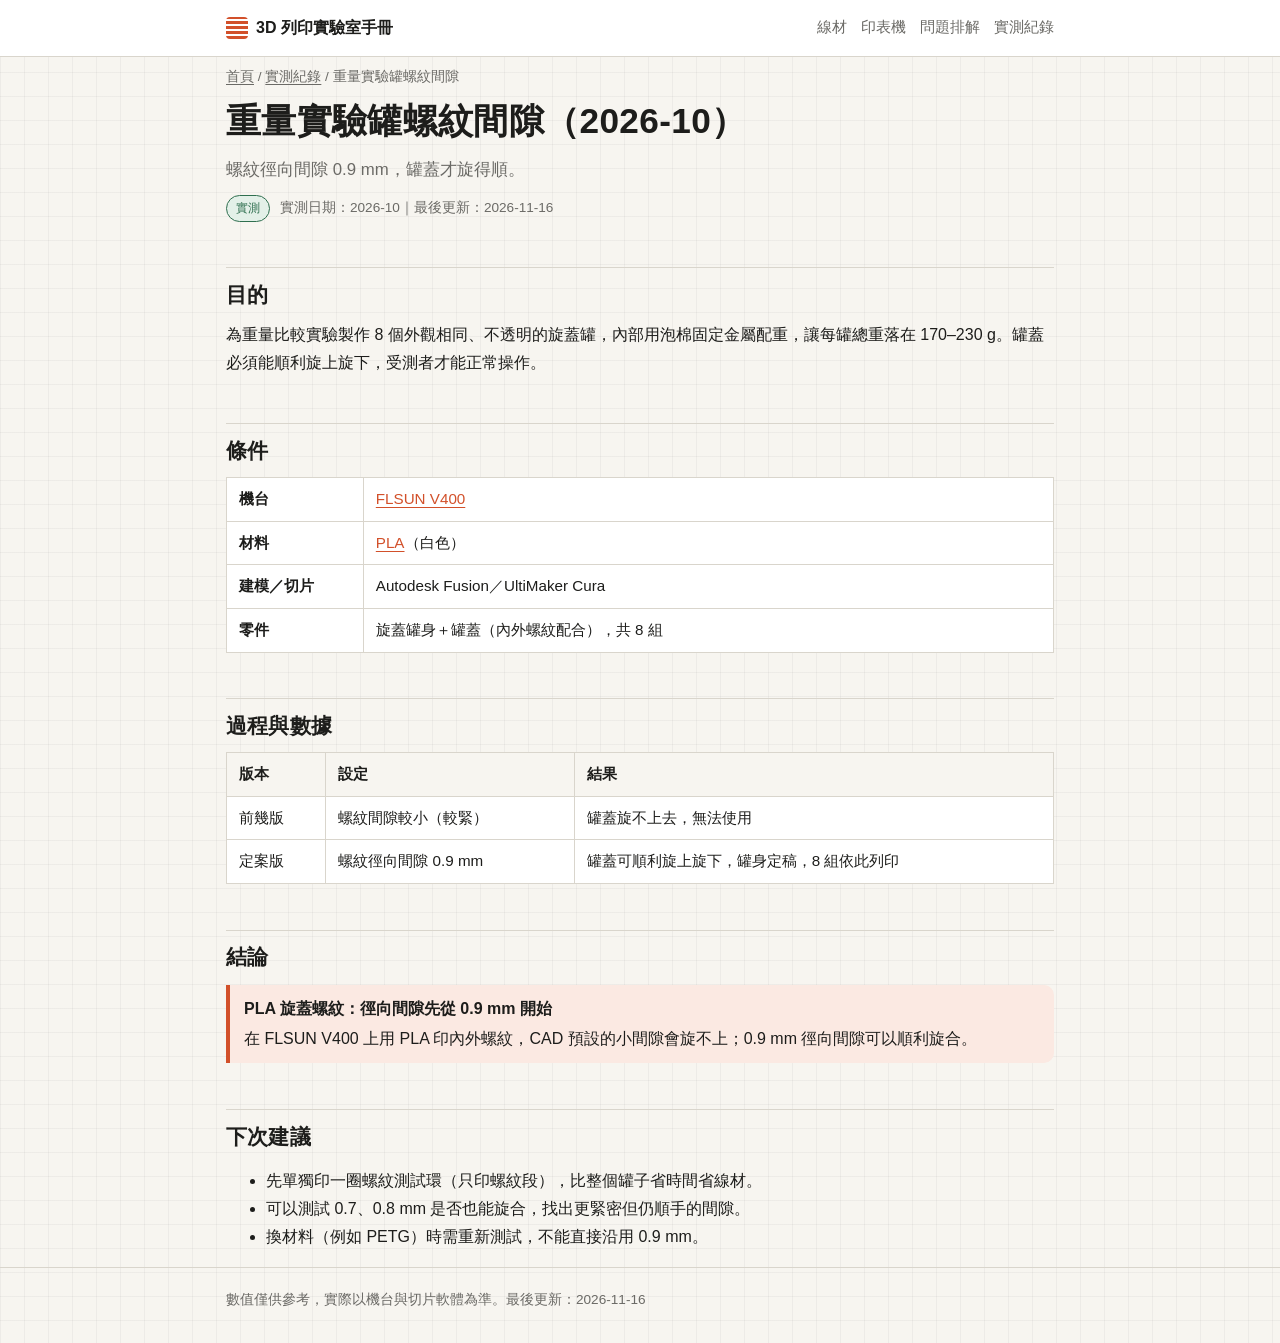
==== pages/logs/2026-10-weight-jar-thread.html @ 920bc6fe "建立 3D 列印實驗室手冊：CLAUDE.md 規則、範本、首頁與 7 個初始頁面" ====
<!doctype html>
<html lang="zh-Hant">
<head>
  <meta charset="utf-8">
  <meta name="viewport" content="width=device-width, initial-scale=1">
  <title>重量實驗罐螺紋間隙（2026-10）｜3D 列印實驗室手冊</title>
  <meta name="description" content="PLA 旋蓋螺紋太緊旋不上，徑向間隙 0.9 mm 才順">
  <link rel="stylesheet" href="../../assets/style.css">
</head>
<body>
  <header class="site-header">
    <div class="wrap">
      <a class="brand" href="../../index.html"><span class="brand-mark"></span>3D 列印實驗室手冊</a>
      <nav class="site-nav">
        <a href="../../index.html#materials">線材</a>
        <a href="../../index.html#printers">印表機</a>
        <a href="../../index.html#troubleshooting">問題排解</a>
        <a href="../../index.html#logs">實測紀錄</a>
      </nav>
    </div>
  </header>

  <main class="wrap">
    <p class="breadcrumb"><a href="../../index.html">首頁</a> / <a href="../../index.html#logs">實測紀錄</a> / 重量實驗罐螺紋間隙</p>
    <h1>重量實驗罐螺紋間隙（2026-10）</h1>
    <p class="lead">螺紋徑向間隙 0.9 mm，罐蓋才旋得順。</p>
    <p class="meta-line"><span class="badge tested">實測</span>實測日期：2026-10｜最後更新：2026-11-16</p>

    <!-- 必備區塊 1：目的 -->
    <h2>目的</h2>
    <p>為重量比較實驗製作 8 個外觀相同、不透明的旋蓋罐，內部用泡棉固定金屬配重，讓每罐總重落在 170–230 g。罐蓋必須能順利旋上旋下，受測者才能正常操作。</p>

    <!-- 必備區塊 2：條件 -->
    <h2>條件</h2>
    <div class="table-wrap">
      <table class="quick">
        <tr><td>機台</td><td><a href="../printers/flsun-v400.html">FLSUN V400</a></td></tr>
        <tr><td>材料</td><td><a href="../materials/pla.html">PLA</a>（白色）</td></tr>
        <tr><td>建模／切片</td><td>Autodesk Fusion／UltiMaker Cura</td></tr>
        <tr><td>零件</td><td>旋蓋罐身＋罐蓋（內外螺紋配合），共 8 組</td></tr>
      </table>
    </div>

    <!-- 必備區塊 3：過程與數據（失敗的嘗試也要寫） -->
    <h2>過程與數據</h2>
    <div class="table-wrap">
      <table>
        <tr><th>版本</th><th>設定</th><th>結果</th></tr>
        <tr><td>前幾版</td><td>螺紋間隙較小（較緊）</td><td>罐蓋旋不上去，無法使用</td></tr>
        <tr><td>定案版</td><td>螺紋徑向間隙 0.9 mm</td><td>罐蓋可順利旋上旋下，罐身定稿，8 組依此列印</td></tr>
      </table>
    </div>

    <!-- 必備區塊 4：結論 -->
    <h2>結論</h2>
    <div class="callout"><strong>PLA 旋蓋螺紋：徑向間隙先從 0.9 mm 開始</strong>在 FLSUN V400 上用 PLA 印內外螺紋，CAD 預設的小間隙會旋不上；0.9 mm 徑向間隙可以順利旋合。</div>

    <!-- 必備區塊 5：下次建議 -->
    <h2>下次建議</h2>
    <ul>
      <li>先單獨印一圈螺紋測試環（只印螺紋段），比整個罐子省時間省線材。</li>
      <li>可以測試 0.7、0.8 mm 是否也能旋合，找出更緊密但仍順手的間隙。</li>
      <li>換材料（例如 PETG）時需重新測試，不能直接沿用 0.9 mm。</li>
    </ul>
  </main>

  <footer class="site-footer">
    <div class="wrap">數值僅供參考，實際以機台與切片軟體為準。最後更新：2026-11-16</div>
  </footer>
</body>
</html>
---- assets/style.css ----
/* =========================================================
   3D 列印實驗室手冊｜全站唯一樣式表
   新樣式請加在對應區段，並寫一行註解說明用途（見 CLAUDE.md 第 9 節）
   ========================================================= */

/* ---------- 1. 色彩與字體 ---------- */
:root {
  --paper: #f7f5f0;
  --card: #ffffff;
  --ink: #1d1d1b;
  --muted: #6b6a66;
  --line: #d9d5cc;
  --accent: #d2502a;        /* 熱噴頭橘：連結、重點 */
  --accent-soft: #fbe9e2;
  --ok: #2f6f4f;
  --ok-soft: #e3f0e8;
  --warn: #9a5b00;
  --warn-soft: #fdf1dc;
  --grid: rgba(29, 29, 27, 0.045);
  --radius: 10px;
  --mono: "JetBrains Mono", "Consolas", monospace;
  --sans: "Noto Sans TC", "PingFang TC", "Microsoft JhengHei", sans-serif;
}
@media (prefers-color-scheme: dark) {
  :root {
    --paper: #171716;
    --card: #20201e;
    --ink: #ecebe6;
    --muted: #a3a29c;
    --line: #3a3935;
    --accent: #f07a52;
    --accent-soft: #3a241c;
    --ok: #7fc39d;
    --ok-soft: #1d2f25;
    --warn: #e6b45c;
    --warn-soft: #33281a;
    --grid: rgba(236, 235, 230, 0.05);
  }
}

/* ---------- 2. 基本排版 ---------- */
* { box-sizing: border-box; }
html { -webkit-text-size-adjust: 100%; }
body {
  margin: 0;
  font-family: var(--sans);
  font-size: 16px;
  line-height: 1.75;
  color: var(--ink);
  background-color: var(--paper);
  /* 方格紙背景，呼應列印平台 */
  background-image:
    linear-gradient(var(--grid) 1px, transparent 1px),
    linear-gradient(90deg, var(--grid) 1px, transparent 1px);
  background-size: 24px 24px;
}
a { color: var(--accent); text-underline-offset: 3px; }
a:hover { text-decoration-thickness: 2px; }
h1, h2, h3 { line-height: 1.35; letter-spacing: 0.01em; }
h1 { font-size: clamp(1.6rem, 4vw, 2.2rem); margin: 0.2em 0 0.3em; }
h2 { font-size: 1.3rem; margin: 2.2em 0 0.6em; padding-top: 0.6em; border-top: 1px solid var(--line); }
h3 { font-size: 1.08rem; margin: 1.6em 0 0.4em; }
code, .mono { font-family: var(--mono); font-size: 0.92em; }
p { margin: 0.6em 0; }

/* ---------- 3. 版面 ---------- */
.wrap { max-width: 860px; margin: 0 auto; padding: 0 16px; }
.site-header {
  background: var(--card);
  border-bottom: 1px solid var(--line);
  position: sticky; top: 0; z-index: 10;
}
.site-header .wrap { display: flex; align-items: center; justify-content: space-between; gap: 12px; height: 56px; }
.brand { font-weight: 700; color: var(--ink); text-decoration: none; display: flex; align-items: center; gap: 8px; }
.brand-mark {
  width: 22px; height: 22px; border-radius: 4px;
  background: repeating-linear-gradient(0deg, var(--accent) 0 3px, transparent 3px 5px);
}
.site-nav { display: flex; gap: 14px; font-size: 0.92rem; overflow-x: auto; white-space: nowrap; }
.site-nav a { color: var(--muted); text-decoration: none; }
.site-nav a:hover { color: var(--accent); }
main { padding: 28px 0 56px; }
.site-footer { border-top: 1px solid var(--line); color: var(--muted); font-size: 0.85rem; padding: 20px 0 32px; }

/* ---------- 4. 首頁 ---------- */
.hero { padding: 28px 0 8px; }
.hero p { color: var(--muted); max-width: 40em; }
.search {
  width: 100%; margin: 16px 0 4px; padding: 12px 14px;
  font: inherit; color: var(--ink);
  background: var(--card); border: 1px solid var(--line); border-radius: var(--radius);
}
.search:focus { outline: 2px solid var(--accent); outline-offset: 1px; }
.section-block h2 { display: flex; align-items: baseline; gap: 10px; }
.section-block h2 .count { font-size: 0.85rem; color: var(--muted); font-weight: 400; }
.cards { display: grid; grid-template-columns: repeat(auto-fill, minmax(240px, 1fr)); gap: 12px; }
.card {
  display: block; padding: 14px 16px; text-decoration: none; color: var(--ink);
  background: var(--card); border: 1px solid var(--line); border-radius: var(--radius);
  transition: border-color .15s, transform .15s;
}
.card:hover { border-color: var(--accent); transform: translateY(-2px); }
.card .title { font-weight: 700; display: flex; justify-content: space-between; gap: 8px; align-items: center; }
.card .summary { color: var(--muted); font-size: 0.9rem; margin-top: 4px; }
.card .tags { margin-top: 8px; display: flex; flex-wrap: wrap; gap: 6px; }
.tag { font-size: 0.75rem; padding: 1px 8px; border-radius: 99px; border: 1px solid var(--line); color: var(--muted); }
.empty { color: var(--muted); font-size: 0.9rem; }

/* ---------- 5. 內容頁元件 ---------- */
.breadcrumb { font-size: 0.85rem; color: var(--muted); }
.breadcrumb a { color: var(--muted); }
.lead { font-size: 1.05rem; color: var(--muted); }
.meta-line { display: flex; gap: 10px; align-items: center; flex-wrap: wrap; font-size: 0.85rem; color: var(--muted); }

/* 狀態標籤：參考值／實測／待確認 */
.badge { font-size: 0.75rem; padding: 2px 9px; border-radius: 99px; white-space: nowrap; border: 1px solid currentColor; }
.badge.ref { color: var(--muted); }
.badge.tested { color: var(--ok); background: var(--ok-soft); }
.badge.todo { color: var(--warn); background: var(--warn-soft); }

/* 速查表 */
.table-wrap { overflow-x: auto; margin: 12px 0; }
table { border-collapse: collapse; width: 100%; background: var(--card); font-size: 0.95rem; }
th, td { border: 1px solid var(--line); padding: 8px 12px; text-align: left; vertical-align: top; }
th { background: var(--paper); font-weight: 600; white-space: nowrap; }
table.quick td:first-child { font-weight: 600; white-space: nowrap; width: 9em; }

/* 注意事項 */
.callout { background: var(--accent-soft); border-left: 4px solid var(--accent); padding: 10px 14px; border-radius: 0 var(--radius) var(--radius) 0; margin: 14px 0; }
.callout.warn { background: var(--warn-soft); border-left-color: var(--warn); }
.callout strong:first-child { display: block; margin-bottom: 2px; }

/* 有序步驟 */
ol.steps { counter-reset: step; list-style: none; padding: 0; }
ol.steps > li { counter-increment: step; position: relative; padding: 2px 0 10px 40px; }
ol.steps > li::before {
  content: counter(step); position: absolute; left: 0; top: 2px;
  width: 26px; height: 26px; border-radius: 50%;
  background: var(--ink); color: var(--paper);
  font-size: 0.8rem; font-weight: 700; display: grid; place-items: center;
}

/* 相關頁面 */
.related { display: flex; flex-wrap: wrap; gap: 8px; padding: 0; list-style: none; }
.related a { display: inline-block; padding: 6px 12px; border: 1px solid var(--line); border-radius: 99px; background: var(--card); text-decoration: none; font-size: 0.9rem; }
.related a:hover { border-color: var(--accent); }

/* 兩欄：適合／不適合 */
.pros-cons { display: grid; grid-template-columns: 1fr 1fr; gap: 12px; }
.pros-cons > div { background: var(--card); border: 1px solid var(--line); border-radius: var(--radius); padding: 10px 16px; }
.pros-cons h3 { margin-top: 0.4em; }
@media (max-width: 600px) { .pros-cons { grid-template-columns: 1fr; } }

/* 圖片與圖說 */
figure { margin: 16px 0; }
figure img { max-width: 100%; border-radius: var(--radius); border: 1px solid var(--line); }
figcaption { font-size: 0.85rem; color: var(--muted); }

/* 資料來源 */
.sources { font-size: 0.88rem; color: var(--muted); }
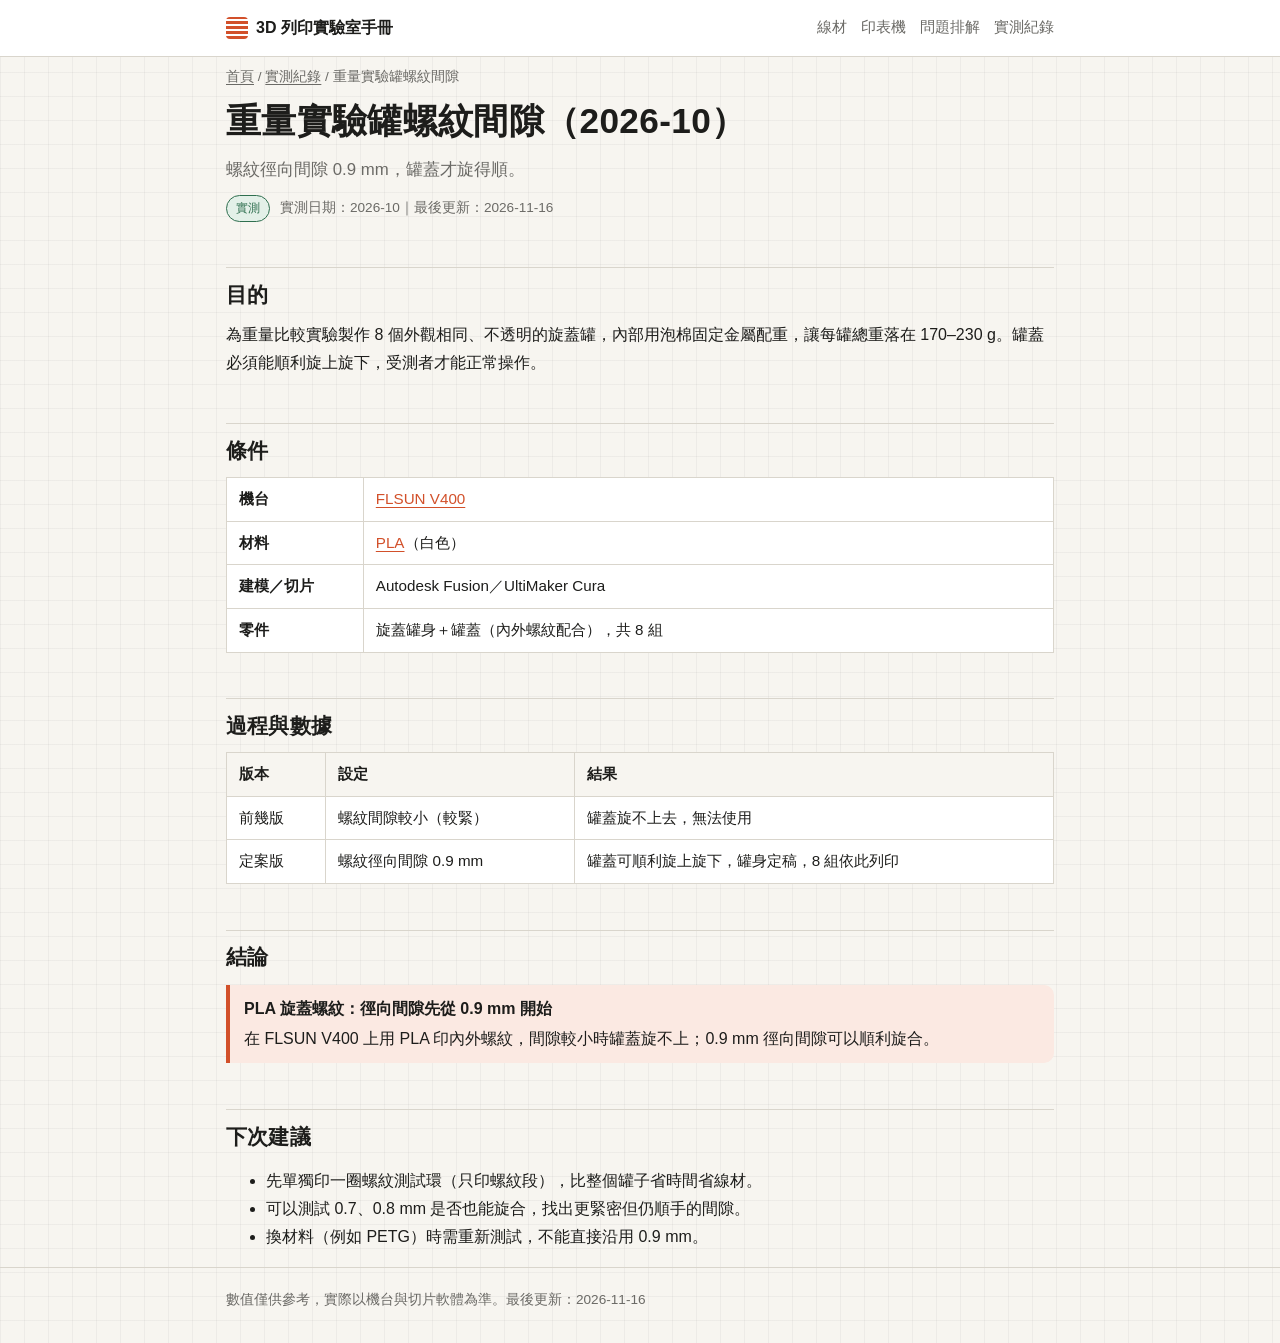
==== commit de8a8baf: "修改實測紀錄結論用詞（依 CLAUDE.md 第 8 節：只寫實際觀察到的結果）" ====
--- a/pages/logs/2026-10-weight-jar-thread.html
+++ b/pages/logs/2026-10-weight-jar-thread.html
@@ -53,7 +53,7 @@
 
     <!-- 必備區塊 4：結論 -->
     <h2>結論</h2>
-    <div class="callout"><strong>PLA 旋蓋螺紋：徑向間隙先從 0.9 mm 開始</strong>在 FLSUN V400 上用 PLA 印內外螺紋，CAD 預設的小間隙會旋不上；0.9 mm 徑向間隙可以順利旋合。</div>
+    <div class="callout"><strong>PLA 旋蓋螺紋：徑向間隙先從 0.9 mm 開始</strong>在 FLSUN V400 上用 PLA 印內外螺紋，間隙較小時罐蓋旋不上；0.9 mm 徑向間隙可以順利旋合。</div>
 
     <!-- 必備區塊 5：下次建議 -->
     <h2>下次建議</h2>
